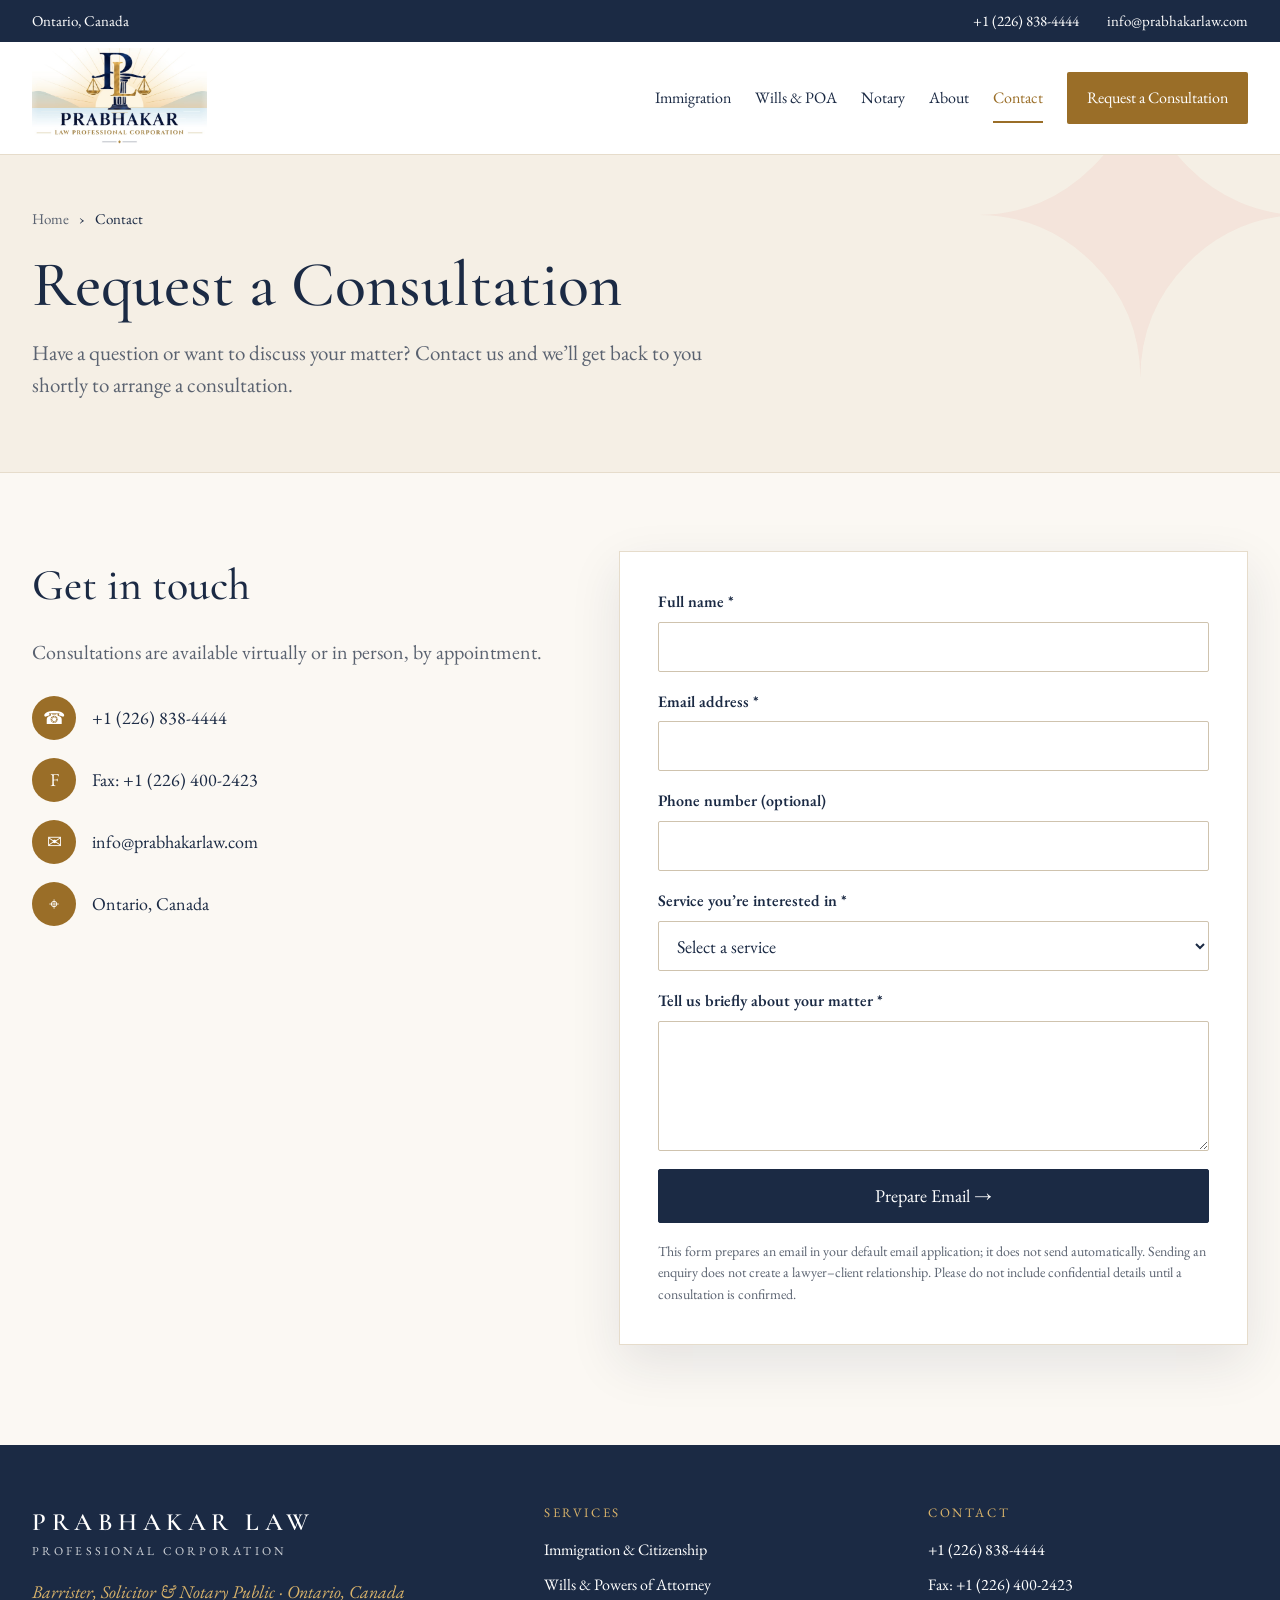
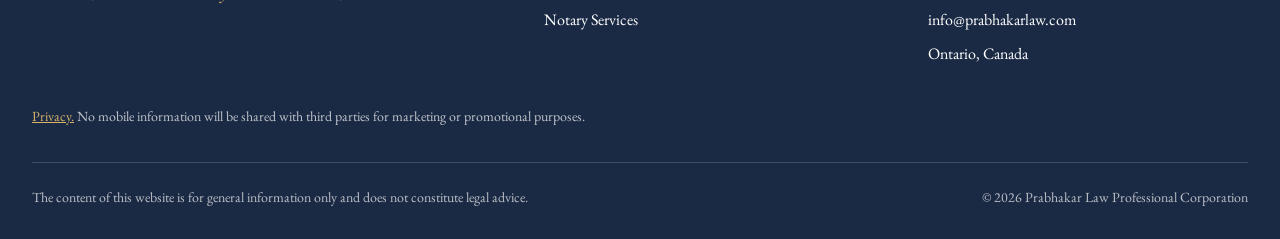
==== contact.html @ e700b3d9 "Replace coming soon page with full website" ====
<!doctype html>
<html lang="en">
  <head>
    <meta charset="utf-8" /><meta name="viewport" content="width=device-width, initial-scale=1" />
    <meta name="description" content="Contact Prabhakar Law Professional Corporation to request a consultation." />
    <title>Contact | Prabhakar Law Professional Corporation</title>
    <link rel="icon" href="assets/images/favicon.svg" type="image/svg+xml" />
    <link rel="preconnect" href="https://fonts.googleapis.com" /><link rel="preconnect" href="https://fonts.gstatic.com" crossorigin />
    <link href="https://fonts.googleapis.com/css2?family=Cormorant+Garamond:ital,wght@0,500;0,600;1,500&family=EB+Garamond:ital,wght@0,400;0,500;0,600;1,400&display=swap" rel="stylesheet" /><link rel="stylesheet" href="assets/css/styles.css" />
  </head>
  <body>
    <a class="skip-link" href="#main">Skip to main content</a>
    <div class="topbar"><div class="container topbar__inner"><span>Ontario, Canada</span><div class="topbar__group"><a href="tel:+12268384444">+1 (226) 838-4444</a><a href="mailto:info@prabhakarlaw.com">info@prabhakarlaw.com</a></div></div></div>
    <header class="site-header"><div class="container site-header__inner"><a class="brand" href="index.html"><img src="assets/images/logo.jpg" alt="Prabhakar Law Professional Corporation" /></a><button class="nav-toggle" type="button" aria-label="Toggle navigation" aria-expanded="false" data-nav-toggle><span></span></button><nav class="site-nav" aria-label="Primary" data-site-nav><a href="index.html#immigration">Immigration</a><a href="index.html#wills">Wills &amp; POA</a><a href="index.html#notary">Notary</a><a href="about.html">About</a><a href="contact.html" aria-current="page">Contact</a><a class="button button--gold" href="contact.html">Request a Consultation</a></nav></div></header>
    <main id="main">
      <section class="page-hero"><div class="container page-hero__inner"><nav class="breadcrumb" aria-label="Breadcrumb"><a href="index.html">Home</a><span aria-hidden="true">›</span><span aria-current="page">Contact</span></nav><h1>Request a Consultation</h1><p>Have a question or want to discuss your matter? Contact us and we’ll get back to you shortly to arrange a consultation.</p></div></section>
      <section class="contact"><div class="container contact__grid"><div><h2>Get in touch</h2><p class="contact__intro">Consultations are available virtually or in person, by appointment.</p><div class="contact-list"><a class="contact-item" href="tel:+12268384444"><span class="contact-item__icon" aria-hidden="true">☎</span><span>+1 (226) 838-4444</span></a><div class="contact-item"><span class="contact-item__icon" aria-hidden="true">F</span><span>Fax: +1 (226) 400-2423</span></div><a class="contact-item" href="mailto:info@prabhakarlaw.com"><span class="contact-item__icon" aria-hidden="true">✉</span><span>info@prabhakarlaw.com</span></a><div class="contact-item"><span class="contact-item__icon" aria-hidden="true">⌖</span><span>Ontario, Canada</span></div></div></div>
        <form class="contact-form" data-contact-form><div class="field"><label for="name">Full name *</label><input id="name" name="name" type="text" autocomplete="name" required /></div><div class="field"><label for="email">Email address *</label><input id="email" name="email" type="email" autocomplete="email" required /></div><div class="field"><label for="phone">Phone number (optional)</label><input id="phone" name="phone" type="tel" autocomplete="tel" /></div><div class="field"><label for="service">Service you’re interested in *</label><select id="service" name="service" required><option value="">Select a service</option><option>Immigration &amp; Citizenship</option><option>Wills &amp; Powers of Attorney</option><option>Notary Services</option><option>Something else</option></select></div><div class="field"><label for="message">Tell us briefly about your matter *</label><textarea id="message" name="message" required></textarea></div><button class="button" type="submit">Prepare Email →</button><p class="form-status" role="status" data-form-status></p><p class="form-note">This form prepares an email in your default email application; it does not send automatically. Sending an enquiry does not create a lawyer–client relationship. Please do not include confidential details until a consultation is confirmed.</p></form>
      </div></section>
    </main>
    <footer class="site-footer"><div class="container footer-main"><div class="footer-grid"><div><div class="footer-brand">PRABHAKAR LAW</div><div class="footer-subbrand">PROFESSIONAL CORPORATION</div><p class="footer-tagline">Barrister, Solicitor &amp; Notary Public · Ontario, Canada</p></div><div><span class="footer-heading">Services</span><div class="footer-links"><a href="index.html#immigration">Immigration &amp; Citizenship</a><a href="index.html#wills">Wills &amp; Powers of Attorney</a><a href="index.html#notary">Notary Services</a></div></div><div><span class="footer-heading">Contact</span><div class="footer-links"><a href="tel:+12268384444">+1 (226) 838-4444</a><span>Fax: +1 (226) 400-2423</span><a href="mailto:info@prabhakarlaw.com">info@prabhakarlaw.com</a><span>Ontario, Canada</span></div></div></div><p class="footer-privacy"><a href="privacy.html">Privacy.</a> No mobile information will be shared with third parties for marketing or promotional purposes.</p></div><div class="container footer-bottom"><span>The content of this website is for general information only and does not constitute legal advice.</span><span>© <span data-year></span> Prabhakar Law Professional Corporation</span></div></footer>
    <script src="assets/js/main.js"></script>
  </body>
</html>
---- assets/css/styles.css ----
:root {
  --navy: #1b2a44;
  --navy-2: #111d31;
  --gold: #9a6e28;
  --gold-light: #d9b36a;
  --cream: #fbf8f3;
  --cream-2: #f5efe5;
  --paper: #ffffff;
  --line: #e6dccb;
  --text: #1b2a44;
  --muted: #5a6270;
  --red: #d03632;
  --shadow: 0 18px 48px rgba(27, 42, 68, 0.10);
  --container: 1240px;
}

* { box-sizing: border-box; }
html { scroll-behavior: smooth; }
body {
  margin: 0;
  background: var(--cream);
  color: var(--text);
  font-family: "EB Garamond", Georgia, serif;
  font-size: 18px;
  line-height: 1.55;
  -webkit-font-smoothing: antialiased;
}
body.nav-open { overflow: hidden; }
img { display: block; max-width: 100%; }
a { color: inherit; }
button, input, select, textarea { font: inherit; }
.container { width: min(calc(100% - 64px), var(--container)); margin-inline: auto; }
.skip-link { position: fixed; left: 16px; top: -80px; z-index: 1000; padding: 10px 14px; background: #fff; color: var(--navy); }
.skip-link:focus { top: 16px; }

.topbar { background: var(--navy); color: #fff; font-size: 15px; }
.topbar__inner { min-height: 42px; display: flex; align-items: center; justify-content: space-between; gap: 16px 28px; }
.topbar__group { display: flex; flex-wrap: wrap; gap: 8px 28px; }
.topbar a { color: #fff; text-decoration: none; }
.topbar a:hover { color: var(--gold-light); }

.site-header { position: relative; z-index: 50; background: rgba(255,255,255,.98); border-bottom: 1px solid var(--line); }
.site-header__inner { min-height: 112px; display: flex; align-items: center; justify-content: space-between; gap: 26px; }
.brand { flex: 0 1 270px; text-decoration: none; }
.brand img { width: 270px; max-height: 100px; object-fit: contain; object-position: left center; }
.nav-toggle { display: none; width: 46px; height: 46px; border: 1px solid var(--line); background: #fff; color: var(--navy); cursor: pointer; }
.nav-toggle span, .nav-toggle::before, .nav-toggle::after { content: ""; display: block; width: 22px; height: 2px; margin: 5px auto; background: currentColor; transition: .2s ease; }
.nav-toggle[aria-expanded="true"] span { opacity: 0; }
.nav-toggle[aria-expanded="true"]::before { transform: translateY(7px) rotate(45deg); }
.nav-toggle[aria-expanded="true"]::after { transform: translateY(-7px) rotate(-45deg); }
.site-nav { display: flex; align-items: center; gap: 8px 24px; }
.site-nav a { padding: 13px 0 10px; text-decoration: none; font-size: 16px; border-bottom: 2px solid transparent; }
.site-nav a:hover, .site-nav a[aria-current="page"] { color: var(--gold); border-color: var(--gold); }
.site-nav .button { padding: 13px 20px; border: 0; color: #fff; }
.site-nav .button:hover { color: #fff; border: 0; }

.button { min-height: 52px; display: inline-flex; align-items: center; justify-content: center; gap: 10px; padding: 12px 26px; border: 1px solid var(--navy); border-radius: 2px; background: var(--navy); color: #fff; text-decoration: none; cursor: pointer; transition: transform .2s ease, background .2s ease; }
.button:hover { transform: translateY(-2px); background: var(--navy-2); }
.button--gold { border-color: var(--gold); background: var(--gold); }
.button--outline { background: transparent; color: var(--navy); }
.button--outline:hover { background: var(--navy); color: #fff; }
.eyebrow { margin: 0; font-size: 13px; font-weight: 600; letter-spacing: .22em; text-transform: uppercase; }
.section-title { margin: 0; font-family: "Cormorant Garamond", Georgia, serif; font-size: clamp(38px, 4vw, 54px); font-weight: 500; line-height: 1.05; }
.section-heading { display: grid; justify-items: center; gap: 12px; text-align: center; margin-bottom: 48px; }
.ornament { display: flex; align-items: center; gap: 12px; color: var(--red); }
.ornament::before, .ornament::after { content: ""; width: 48px; height: 1px; background: var(--gold); }

.hero { background: var(--cream-2); border-bottom: 1px solid var(--line); }
.hero__inner { display: grid; grid-template-columns: 1.08fr .92fr; min-height: 620px; }
.hero__content { align-self: center; padding: 82px 68px 88px 0; }
.hero h1 { max-width: 720px; margin: 22px 0; font-family: "Cormorant Garamond", Georgia, serif; font-size: clamp(50px, 5.2vw, 76px); font-weight: 500; line-height: 1.02; }
.hero__lead { max-width: 610px; margin: 0; color: var(--muted); font-size: 21px; line-height: 1.6; }
.hero__actions { display: flex; flex-wrap: wrap; gap: 14px 18px; margin-top: 34px; }
.hero__media { min-height: 620px; }
.hero__media img { width: 100%; height: 100%; object-fit: cover; object-position: 50% 25%; }

.services { padding: 92px 0 100px; }
.cards { display: grid; grid-template-columns: repeat(3, 1fr); gap: 24px; }
.service-card { display: flex; flex-direction: column; align-items: center; min-width: 0; padding: 38px 30px 30px; background: var(--paper); border: 1px solid var(--line); text-align: center; transition: transform .2s ease, box-shadow .2s ease; }
.service-card:hover { transform: translateY(-4px); box-shadow: var(--shadow); }
.service-icon { width: 54px; height: 54px; display: grid; place-items: center; color: var(--gold); font-family: "Cormorant Garamond", serif; font-size: 32px; border: 1px solid var(--gold); border-radius: 50%; }
.service-card h3 { margin: 18px 0 8px; font-family: "Cormorant Garamond", Georgia, serif; font-size: 29px; line-height: 1.15; }
.service-card > p { min-height: 84px; margin: 0; color: var(--muted); }
.check-list { width: 100%; margin: 18px 0 24px; padding: 18px 0 0; border-top: 1px solid var(--line); list-style: none; text-align: left; }
.check-list li { position: relative; padding: 5px 0 5px 26px; }
.check-list li::before { content: "✓"; position: absolute; left: 0; color: var(--gold); font-weight: 700; }
.text-link { margin-top: auto; color: var(--gold); font-weight: 600; text-decoration: none; }
.text-link:hover { text-decoration: underline; }

.process { padding: 70px 0; background: var(--navy); color: #fff; }
.process__inner { display: grid; grid-template-columns: .85fr 1.65fr; align-items: center; gap: 64px; }
.process h2 { margin: 0 0 14px; font-family: "Cormorant Garamond", Georgia, serif; font-size: 46px; font-weight: 500; line-height: 1.05; }
.process p { margin: 0; color: rgba(255,255,255,.78); }
.steps { display: grid; grid-template-columns: repeat(3, 1fr); gap: 28px; }
.step { position: relative; text-align: center; }
.step__number { width: 48px; height: 48px; display: grid; place-items: center; margin: 0 auto 12px; border: 1px solid var(--gold-light); border-radius: 50%; color: var(--gold-light); font-size: 22px; }
.step h3 { margin: 0 0 6px; font-family: "Cormorant Garamond", serif; font-size: 25px; }
.step p { font-size: 16px; }

.profile { position: relative; overflow: hidden; padding: 98px 0; }
.profile::after { content: "✦"; position: absolute; right: -40px; bottom: -170px; color: rgba(208,54,50,.045); font-size: 520px; line-height: 1; }
.profile__inner { position: relative; z-index: 1; display: grid; grid-template-columns: minmax(300px, 440px) 1fr; align-items: center; gap: 74px; }
.profile__photo { aspect-ratio: 4/5; width: 100%; object-fit: cover; object-position: 58% 25%; }
.profile__content { max-width: 620px; }
.profile__content h2 { margin: 12px 0 2px; }
.profile__role { color: var(--muted); font-size: 21px; font-style: italic; }
.profile__content p { color: var(--muted); font-size: 19px; }

.page-hero { position: relative; overflow: hidden; padding: 52px 0 70px; background: var(--cream-2); border-bottom: 1px solid var(--line); }
.page-hero::after { content: "✦"; position: absolute; right: -40px; top: -150px; color: rgba(208,54,50,.06); font-size: 430px; line-height: 1; }
.page-hero__inner { position: relative; z-index: 1; }
.breadcrumb { display: flex; gap: 10px; margin-bottom: 22px; font-size: 15px; }
.breadcrumb a { color: var(--muted); text-decoration: none; }
.page-hero h1 { margin: 0; font-family: "Cormorant Garamond", Georgia, serif; font-size: clamp(48px, 5vw, 66px); font-weight: 500; line-height: 1.04; }
.page-hero p { max-width: 720px; margin: 18px 0 0; color: var(--muted); font-size: 21px; }

.about-bio { padding: 88px 0; }
.about-bio__inner { display: grid; grid-template-columns: minmax(300px, 440px) 1fr; align-items: center; gap: 72px; }
.about-bio img { aspect-ratio: 4/5; width: 100%; object-fit: cover; object-position: 58% 25%; }
.about-bio__copy h2 { margin: 0; }
.about-bio__copy p { color: var(--muted); font-size: 19px; }
.gold-rule { width: 50px; height: 1px; margin: 20px 0; background: var(--gold); }
.values { padding: 76px 0 84px; background: #fff; border-block: 1px solid var(--line); }
.value-grid { display: grid; grid-template-columns: repeat(3,1fr); gap: 24px; }
.value-card { padding: 32px 28px; background: var(--cream); border: 1px solid var(--line); }
.value-card span { color: var(--gold); font-size: 22px; }
.value-card h3 { margin: 8px 0; font-family: "Cormorant Garamond", serif; font-size: 28px; }
.value-card p { margin: 0; color: var(--muted); }
.cta { padding: 72px 0 88px; }
.cta__inner { display: flex; align-items: center; justify-content: space-between; gap: 30px 48px; }
.cta h2 { margin: 0 0 6px; font-family: "Cormorant Garamond", serif; font-size: 40px; font-weight: 500; }
.cta p { margin: 0; color: var(--muted); }

.contact { padding: 78px 0 100px; }
.contact__grid { display: grid; grid-template-columns: .9fr 1.1fr; align-items: start; gap: 72px; }
.contact h2 { margin: 0 0 18px; font-family: "Cormorant Garamond", serif; font-size: 44px; font-weight: 500; }
.contact__intro { margin: 0 0 28px; color: var(--muted); font-size: 20px; }
.contact-list { display: grid; gap: 18px; }
.contact-item { display: flex; align-items: center; gap: 16px; text-decoration: none; }
.contact-item__icon { width: 44px; height: 44px; flex: 0 0 44px; display: grid; place-items: center; border-radius: 50%; background: var(--gold); color: #fff; }
.contact-form { display: grid; gap: 18px; padding: 38px; background: #fff; border: 1px solid var(--line); box-shadow: var(--shadow); }
.field { display: grid; gap: 7px; }
.field label { font-size: 16px; font-weight: 600; }
.field input, .field select, .field textarea { width: 100%; border: 1px solid #cfc3ae; border-radius: 2px; background: #fff; color: var(--navy); padding: 12px 14px; outline: none; }
.field input, .field select { height: 50px; }
.field textarea { min-height: 130px; resize: vertical; }
.field input:focus, .field select:focus, .field textarea:focus { border-color: var(--gold); box-shadow: 0 0 0 3px rgba(154,110,40,.13); }
.form-note, .form-status { margin: 0; color: var(--muted); font-size: 14px; }
.form-status { display: none; padding: 12px 14px; background: var(--cream-2); border-left: 3px solid var(--gold); }
.form-status.is-visible { display: block; }

.privacy { padding: 76px 0 100px; }
.privacy__content { max-width: 800px; }
.privacy section + section { margin-top: 42px; padding-top: 42px; border-top: 1px solid var(--line); }
.privacy h2 { margin: 0 0 12px; font-family: "Cormorant Garamond", serif; font-size: 34px; font-weight: 500; }
.privacy p { margin: 0; color: var(--muted); font-size: 19px; }

.site-footer { background: var(--navy); color: #fff; }
.footer-main { padding: 58px 0 34px; }
.footer-grid { display: grid; grid-template-columns: 1.4fr 1fr 1fr; gap: 44px 64px; }
.footer-brand { font-family: "Cormorant Garamond", serif; font-size: 25px; font-weight: 600; letter-spacing: .22em; }
.footer-subbrand { font-size: 12px; letter-spacing: .26em; color: rgba(255,255,255,.78); }
.footer-tagline { color: var(--gold-light); font-style: italic; }
.footer-heading { display: block; margin-bottom: 10px; color: var(--gold-light); font-size: 13px; letter-spacing: .2em; text-transform: uppercase; }
.footer-links { display: grid; }
.footer-links a, .footer-links span { padding: 5px 0; color: #fff; text-decoration: none; font-size: 16px; }
.footer-links a:hover { color: var(--gold-light); }
.footer-privacy { margin: 34px 0 0; color: rgba(255,255,255,.72); font-size: 14px; }
.footer-privacy a { color: var(--gold-light); }
.footer-bottom { display: flex; justify-content: space-between; gap: 18px 30px; padding: 24px 0 30px; border-top: 1px solid rgba(255,255,255,.16); color: rgba(255,255,255,.7); font-size: 14px; }

@media (max-width: 1000px) {
  .nav-toggle { display: block; }
  .site-header__inner { min-height: 96px; }
  .brand img { width: 230px; max-height: 82px; }
  .site-nav { position: fixed; inset: 138px 0 auto; display: none; align-items: stretch; padding: 24px 32px 34px; background: #fff; border-bottom: 1px solid var(--line); box-shadow: 0 20px 40px rgba(27,42,68,.14); }
  .site-nav.is-open { display: grid; }
  .site-nav a { padding: 12px 0; }
  .site-nav .button { margin-top: 8px; }
  .hero__inner { grid-template-columns: 1fr; }
  .hero__content { padding: 72px 0; }
  .hero__media { min-height: 540px; }
  .cards { grid-template-columns: 1fr; }
  .service-card > p { min-height: 0; }
  .process__inner { grid-template-columns: 1fr; text-align: center; }
  .about-bio__inner, .profile__inner, .contact__grid { grid-template-columns: 1fr; }
  .about-bio img, .profile__photo { max-width: 520px; }
}

@media (max-width: 720px) {
  .container { width: min(calc(100% - 36px), var(--container)); }
  .topbar__inner { align-items: flex-start; flex-direction: column; padding: 9px 0; gap: 4px; }
  .topbar__group { gap: 4px 18px; }
  .site-header__inner { min-height: 82px; }
  .brand img { width: 205px; max-height: 70px; }
  .site-nav { inset: 132px 0 auto; padding-inline: 18px; }
  .hero__content { padding: 58px 0 64px; }
  .hero h1 { font-size: 50px; }
  .hero__media { min-height: 430px; }
  .services { padding: 70px 0; }
  .service-card { padding-inline: 22px; }
  .steps { grid-template-columns: 1fr; gap: 34px; }
  .profile, .about-bio { padding: 72px 0; }
  .profile__inner, .about-bio__inner { gap: 38px; }
  .value-grid { grid-template-columns: 1fr; }
  .cta__inner { align-items: flex-start; flex-direction: column; }
  .contact { padding: 62px 0 78px; }
  .contact__grid { gap: 48px; }
  .contact-form { padding: 24px 20px; }
  .footer-grid { grid-template-columns: 1fr; }
  .footer-bottom { flex-direction: column; }
}

@media (prefers-reduced-motion: reduce) {
  html { scroll-behavior: auto; }
  *, *::before, *::after { transition-duration: .01ms !important; animation-duration: .01ms !important; }
}
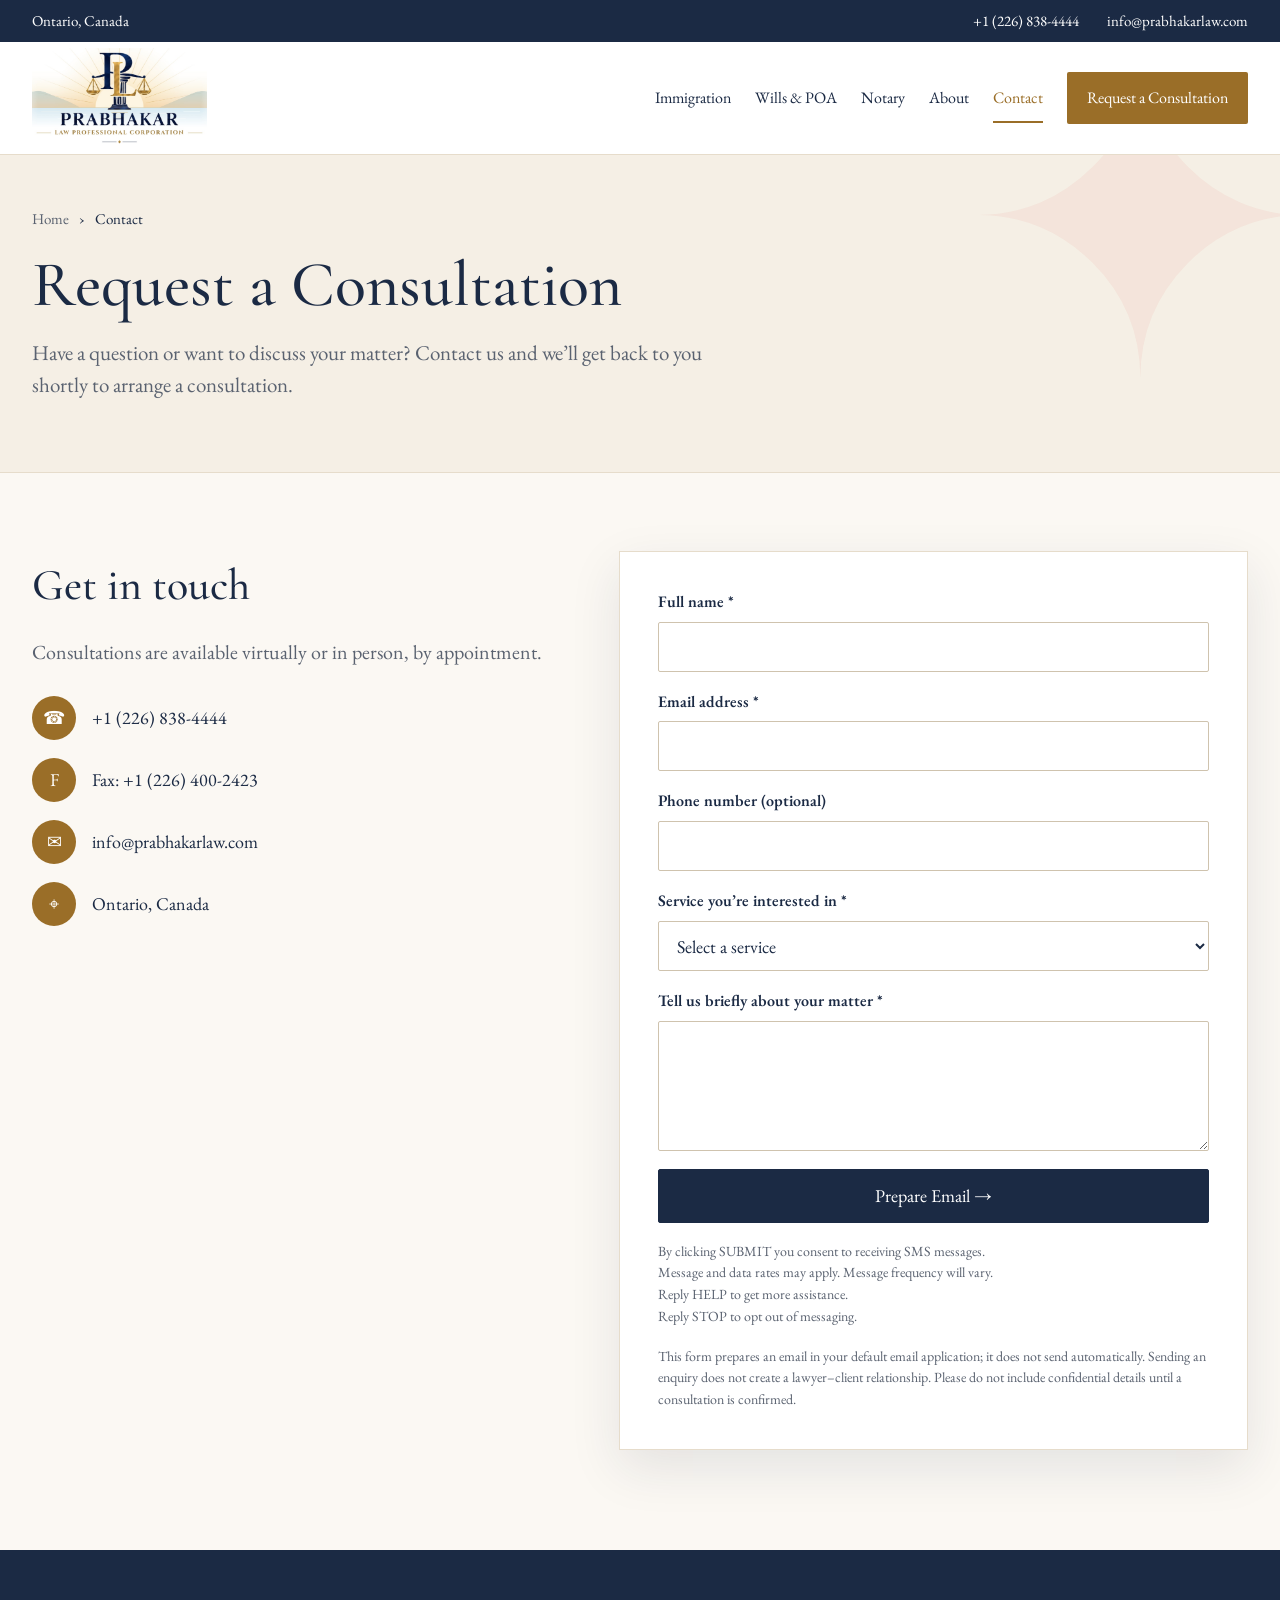
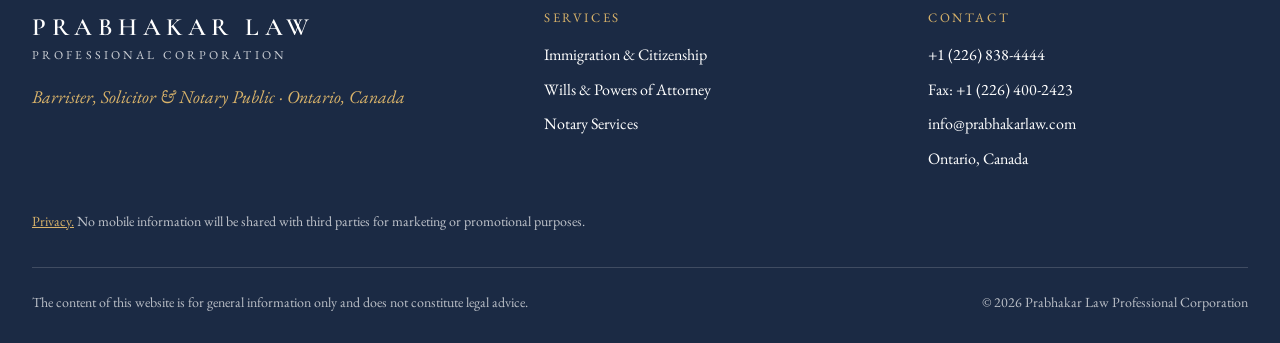
==== commit c2c59cf2: "Contact Form added" ====
--- a/contact.html
+++ b/contact.html
@@ -1,24 +1,202 @@
 <!doctype html>
 <html lang="en">
   <head>
-    <meta charset="utf-8" /><meta name="viewport" content="width=device-width, initial-scale=1" />
-    <meta name="description" content="Contact Prabhakar Law Professional Corporation to request a consultation." />
+    <meta charset="utf-8" />
+    <meta name="viewport" content="width=device-width, initial-scale=1" />
+    <meta
+      name="description"
+      content="Contact Prabhakar Law Professional Corporation to request a consultation."
+    />
     <title>Contact | Prabhakar Law Professional Corporation</title>
     <link rel="icon" href="assets/images/favicon.svg" type="image/svg+xml" />
-    <link rel="preconnect" href="https://fonts.googleapis.com" /><link rel="preconnect" href="https://fonts.gstatic.com" crossorigin />
-    <link href="https://fonts.googleapis.com/css2?family=Cormorant+Garamond:ital,wght@0,500;0,600;1,500&family=EB+Garamond:ital,wght@0,400;0,500;0,600;1,400&display=swap" rel="stylesheet" /><link rel="stylesheet" href="assets/css/styles.css" />
+    <link rel="preconnect" href="https://fonts.googleapis.com" />
+    <link rel="preconnect" href="https://fonts.gstatic.com" crossorigin />
+    <link
+      href="https://fonts.googleapis.com/css2?family=Cormorant+Garamond:ital,wght@0,500;0,600;1,500&family=EB+Garamond:ital,wght@0,400;0,500;0,600;1,400&display=swap"
+      rel="stylesheet"
+    />
+    <link rel="stylesheet" href="assets/css/styles.css" />
   </head>
   <body>
     <a class="skip-link" href="#main">Skip to main content</a>
-    <div class="topbar"><div class="container topbar__inner"><span>Ontario, Canada</span><div class="topbar__group"><a href="tel:+12268384444">+1 (226) 838-4444</a><a href="mailto:info@prabhakarlaw.com">info@prabhakarlaw.com</a></div></div></div>
-    <header class="site-header"><div class="container site-header__inner"><a class="brand" href="index.html"><img src="assets/images/logo.jpg" alt="Prabhakar Law Professional Corporation" /></a><button class="nav-toggle" type="button" aria-label="Toggle navigation" aria-expanded="false" data-nav-toggle><span></span></button><nav class="site-nav" aria-label="Primary" data-site-nav><a href="index.html#immigration">Immigration</a><a href="index.html#wills">Wills &amp; POA</a><a href="index.html#notary">Notary</a><a href="about.html">About</a><a href="contact.html" aria-current="page">Contact</a><a class="button button--gold" href="contact.html">Request a Consultation</a></nav></div></header>
+    <div class="topbar">
+      <div class="container topbar__inner">
+        <span>Ontario, Canada</span>
+        <div class="topbar__group">
+          <a href="tel:+12268384444">+1 (226) 838-4444</a
+          ><a href="mailto:info@prabhakarlaw.com">info@prabhakarlaw.com</a>
+        </div>
+      </div>
+    </div>
+    <header class="site-header">
+      <div class="container site-header__inner">
+        <a class="brand" href="index.html"
+          ><img
+            src="assets/images/logo.jpg"
+            alt="Prabhakar Law Professional Corporation" /></a
+        ><button
+          class="nav-toggle"
+          type="button"
+          aria-label="Toggle navigation"
+          aria-expanded="false"
+          data-nav-toggle
+        >
+          <span></span>
+        </button>
+        <nav class="site-nav" aria-label="Primary" data-site-nav>
+          <a href="index.html#immigration">Immigration</a
+          ><a href="index.html#wills">Wills &amp; POA</a
+          ><a href="index.html#notary">Notary</a><a href="about.html">About</a
+          ><a href="contact.html" aria-current="page">Contact</a
+          ><a class="button button--gold" href="contact.html"
+            >Request a Consultation</a
+          >
+        </nav>
+      </div>
+    </header>
     <main id="main">
-      <section class="page-hero"><div class="container page-hero__inner"><nav class="breadcrumb" aria-label="Breadcrumb"><a href="index.html">Home</a><span aria-hidden="true">›</span><span aria-current="page">Contact</span></nav><h1>Request a Consultation</h1><p>Have a question or want to discuss your matter? Contact us and we’ll get back to you shortly to arrange a consultation.</p></div></section>
-      <section class="contact"><div class="container contact__grid"><div><h2>Get in touch</h2><p class="contact__intro">Consultations are available virtually or in person, by appointment.</p><div class="contact-list"><a class="contact-item" href="tel:+12268384444"><span class="contact-item__icon" aria-hidden="true">☎</span><span>+1 (226) 838-4444</span></a><div class="contact-item"><span class="contact-item__icon" aria-hidden="true">F</span><span>Fax: +1 (226) 400-2423</span></div><a class="contact-item" href="mailto:info@prabhakarlaw.com"><span class="contact-item__icon" aria-hidden="true">✉</span><span>info@prabhakarlaw.com</span></a><div class="contact-item"><span class="contact-item__icon" aria-hidden="true">⌖</span><span>Ontario, Canada</span></div></div></div>
-        <form class="contact-form" data-contact-form><div class="field"><label for="name">Full name *</label><input id="name" name="name" type="text" autocomplete="name" required /></div><div class="field"><label for="email">Email address *</label><input id="email" name="email" type="email" autocomplete="email" required /></div><div class="field"><label for="phone">Phone number (optional)</label><input id="phone" name="phone" type="tel" autocomplete="tel" /></div><div class="field"><label for="service">Service you’re interested in *</label><select id="service" name="service" required><option value="">Select a service</option><option>Immigration &amp; Citizenship</option><option>Wills &amp; Powers of Attorney</option><option>Notary Services</option><option>Something else</option></select></div><div class="field"><label for="message">Tell us briefly about your matter *</label><textarea id="message" name="message" required></textarea></div><button class="button" type="submit">Prepare Email →</button><p class="form-status" role="status" data-form-status></p><p class="form-note">This form prepares an email in your default email application; it does not send automatically. Sending an enquiry does not create a lawyer–client relationship. Please do not include confidential details until a consultation is confirmed.</p></form>
-      </div></section>
+      <section class="page-hero">
+        <div class="container page-hero__inner">
+          <nav class="breadcrumb" aria-label="Breadcrumb">
+            <a href="index.html">Home</a><span aria-hidden="true">›</span
+            ><span aria-current="page">Contact</span>
+          </nav>
+          <h1>Request a Consultation</h1>
+          <p>
+            Have a question or want to discuss your matter? Contact us and we’ll
+            get back to you shortly to arrange a consultation.
+          </p>
+        </div>
+      </section>
+      <section class="contact">
+        <div class="container contact__grid">
+          <div>
+            <h2>Get in touch</h2>
+            <p class="contact__intro">
+              Consultations are available virtually or in person, by
+              appointment.
+            </p>
+            <div class="contact-list">
+              <a class="contact-item" href="tel:+12268384444"
+                ><span class="contact-item__icon" aria-hidden="true">☎</span
+                ><span>+1 (226) 838-4444</span></a
+              >
+              <div class="contact-item">
+                <span class="contact-item__icon" aria-hidden="true">F</span
+                ><span>Fax: +1 (226) 400-2423</span>
+              </div>
+              <a class="contact-item" href="mailto:info@prabhakarlaw.com"
+                ><span class="contact-item__icon" aria-hidden="true">✉</span
+                ><span>info@prabhakarlaw.com</span></a
+              >
+              <div class="contact-item">
+                <span class="contact-item__icon" aria-hidden="true">⌖</span
+                ><span>Ontario, Canada</span>
+              </div>
+            </div>
+          </div>
+          <form class="contact-form" data-contact-form>
+            <div class="field">
+              <label for="name">Full name *</label
+              ><input
+                id="name"
+                name="name"
+                type="text"
+                autocomplete="name"
+                required
+              />
+            </div>
+            <div class="field">
+              <label for="email">Email address *</label
+              ><input
+                id="email"
+                name="email"
+                type="email"
+                autocomplete="email"
+                required
+              />
+            </div>
+            <div class="field">
+              <label for="phone">Phone number (optional)</label
+              ><input id="phone" name="phone" type="tel" autocomplete="tel" />
+            </div>
+            <div class="field">
+              <label for="service">Service you’re interested in *</label
+              ><select id="service" name="service" required>
+                <option value="">Select a service</option>
+                <option>Immigration &amp; Citizenship</option>
+                <option>Wills &amp; Powers of Attorney</option>
+                <option>Notary Services</option>
+                <option>Something else</option>
+              </select>
+            </div>
+            <div class="field">
+              <label for="message">Tell us briefly about your matter *</label
+              ><textarea id="message" name="message" required></textarea>
+            </div>
+            <button class="button" type="submit">Prepare Email →</button>
+            <div class="form-consent">
+              <p>By clicking SUBMIT you consent to receiving SMS messages.</p>
+              <p>
+                Message and data rates may apply. Message frequency will vary.
+              </p>
+              <p>Reply HELP to get more assistance.</p>
+              <p>Reply STOP to opt out of messaging.</p>
+            </div>
+            <p class="form-status" role="status" data-form-status></p>
+            <p class="form-note">
+              This form prepares an email in your default email application; it
+              does not send automatically. Sending an enquiry does not create a
+              lawyer–client relationship. Please do not include confidential
+              details until a consultation is confirmed.
+            </p>
+          </form>
+        </div>
+      </section>
     </main>
-    <footer class="site-footer"><div class="container footer-main"><div class="footer-grid"><div><div class="footer-brand">PRABHAKAR LAW</div><div class="footer-subbrand">PROFESSIONAL CORPORATION</div><p class="footer-tagline">Barrister, Solicitor &amp; Notary Public · Ontario, Canada</p></div><div><span class="footer-heading">Services</span><div class="footer-links"><a href="index.html#immigration">Immigration &amp; Citizenship</a><a href="index.html#wills">Wills &amp; Powers of Attorney</a><a href="index.html#notary">Notary Services</a></div></div><div><span class="footer-heading">Contact</span><div class="footer-links"><a href="tel:+12268384444">+1 (226) 838-4444</a><span>Fax: +1 (226) 400-2423</span><a href="mailto:info@prabhakarlaw.com">info@prabhakarlaw.com</a><span>Ontario, Canada</span></div></div></div><p class="footer-privacy"><a href="privacy.html">Privacy.</a> No mobile information will be shared with third parties for marketing or promotional purposes.</p></div><div class="container footer-bottom"><span>The content of this website is for general information only and does not constitute legal advice.</span><span>© <span data-year></span> Prabhakar Law Professional Corporation</span></div></footer>
+    <footer class="site-footer">
+      <div class="container footer-main">
+        <div class="footer-grid">
+          <div>
+            <div class="footer-brand">PRABHAKAR LAW</div>
+            <div class="footer-subbrand">PROFESSIONAL CORPORATION</div>
+            <p class="footer-tagline">
+              Barrister, Solicitor &amp; Notary Public · Ontario, Canada
+            </p>
+          </div>
+          <div>
+            <span class="footer-heading">Services</span>
+            <div class="footer-links">
+              <a href="index.html#immigration">Immigration &amp; Citizenship</a
+              ><a href="index.html#wills">Wills &amp; Powers of Attorney</a
+              ><a href="index.html#notary">Notary Services</a>
+            </div>
+          </div>
+          <div>
+            <span class="footer-heading">Contact</span>
+            <div class="footer-links">
+              <a href="tel:+12268384444">+1 (226) 838-4444</a
+              ><span>Fax: +1 (226) 400-2423</span
+              ><a href="mailto:info@prabhakarlaw.com">info@prabhakarlaw.com</a
+              ><span>Ontario, Canada</span>
+            </div>
+          </div>
+        </div>
+        <p class="footer-privacy">
+          <a href="privacy.html">Privacy.</a> No mobile information will be
+          shared with third parties for marketing or promotional purposes.
+        </p>
+      </div>
+      <div class="container footer-bottom">
+        <span
+          >The content of this website is for general information only and does
+          not constitute legal advice.</span
+        ><span
+          >© <span data-year></span> Prabhakar Law Professional
+          Corporation</span
+        >
+      </div>
+    </footer>
     <script src="assets/js/main.js"></script>
   </body>
 </html>
--- a/assets/css/styles.css
+++ b/assets/css/styles.css
@@ -146,6 +146,8 @@
 .field textarea { min-height: 130px; resize: vertical; }
 .field input:focus, .field select:focus, .field textarea:focus { border-color: var(--gold); box-shadow: 0 0 0 3px rgba(154,110,40,.13); }
 .form-note, .form-status { margin: 0; color: var(--muted); font-size: 14px; }
+.form-consent { color: var(--muted); font-size: 14px; line-height: 1.55; }
+.form-consent p { margin: 0; }
 .form-status { display: none; padding: 12px 14px; background: var(--cream-2); border-left: 3px solid var(--gold); }
 .form-status.is-visible { display: block; }
 
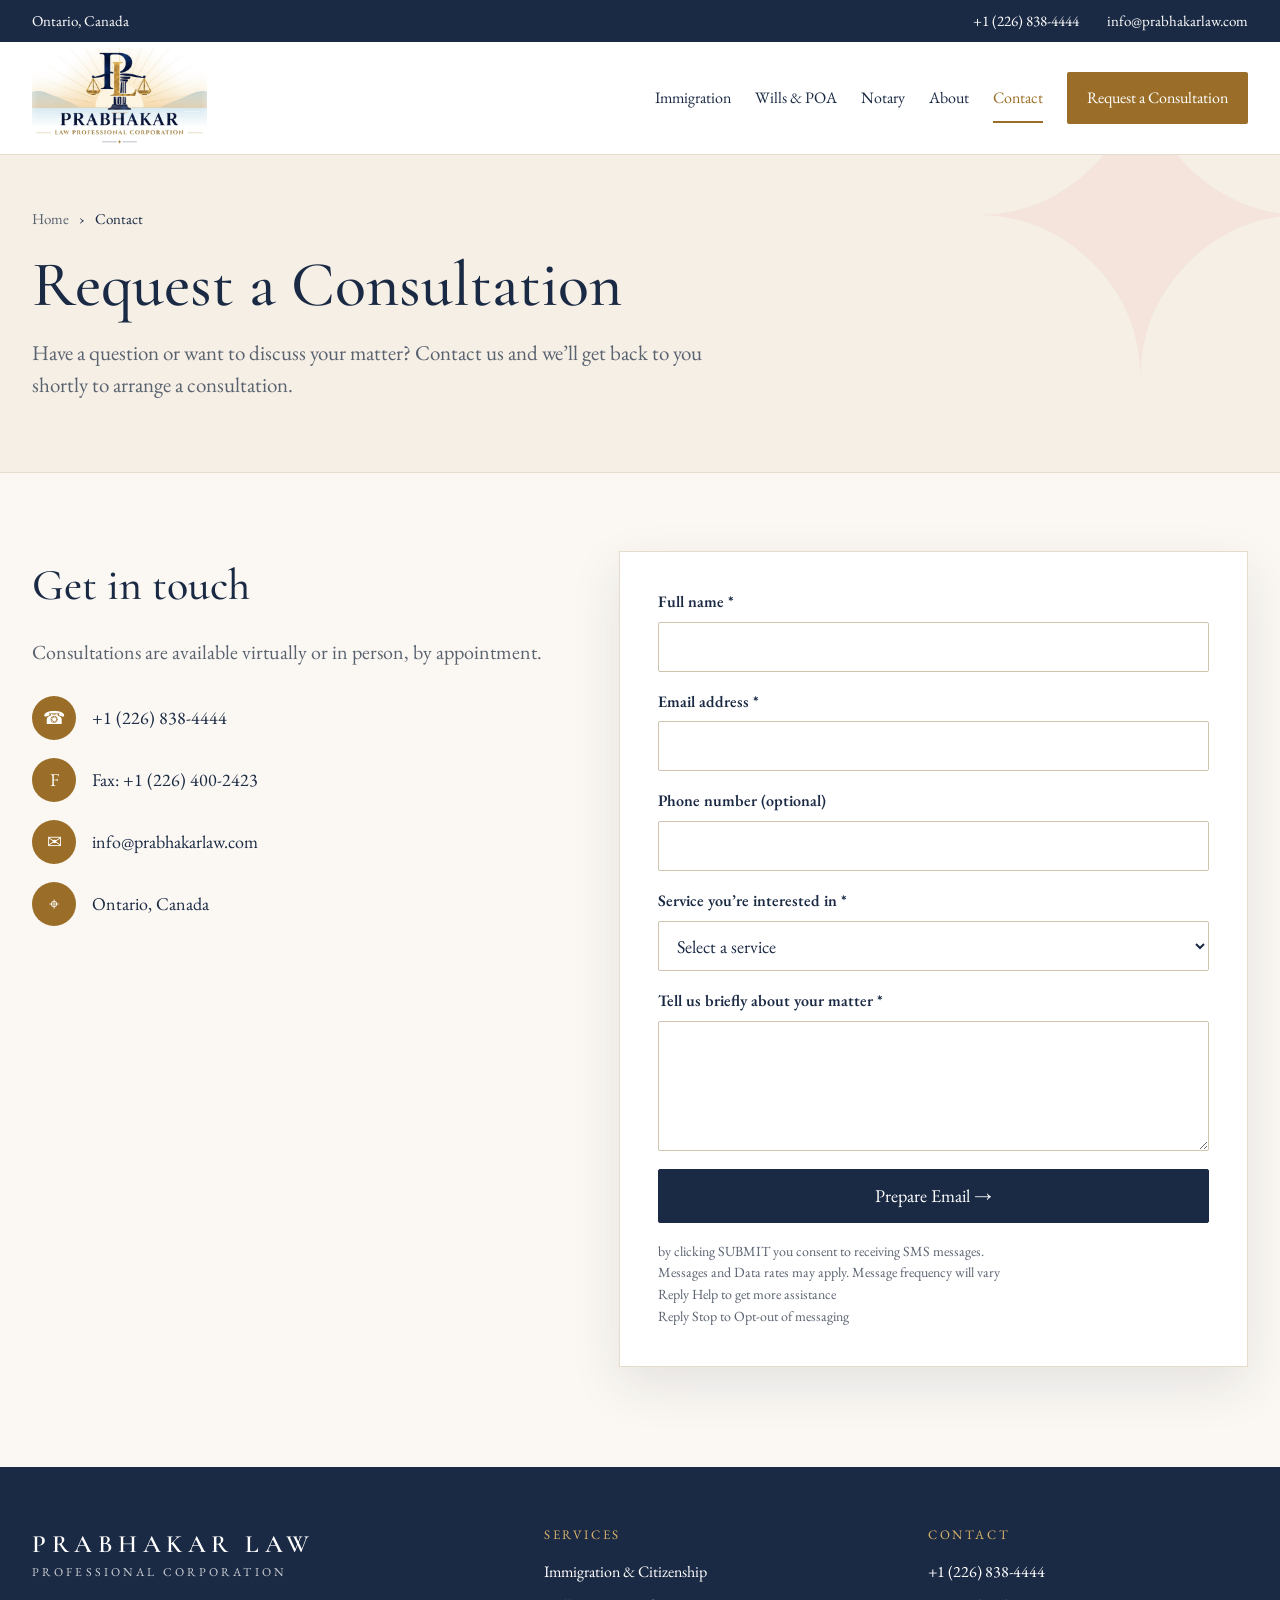
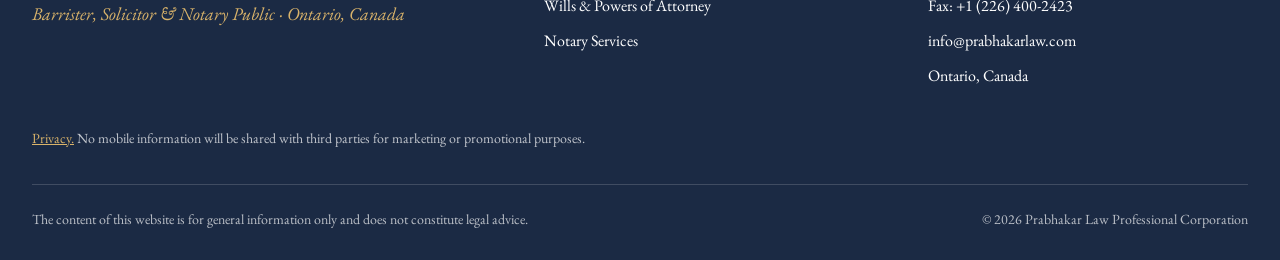
==== commit 47eb49b7: "Add required SMS and privacy disclosures" ====
--- a/contact.html
+++ b/contact.html
@@ -1,202 +1,24 @@
 <!doctype html>
 <html lang="en">
   <head>
-    <meta charset="utf-8" />
-    <meta name="viewport" content="width=device-width, initial-scale=1" />
-    <meta
-      name="description"
-      content="Contact Prabhakar Law Professional Corporation to request a consultation."
-    />
+    <meta charset="utf-8" /><meta name="viewport" content="width=device-width, initial-scale=1" />
+    <meta name="description" content="Contact Prabhakar Law Professional Corporation to request a consultation." />
     <title>Contact | Prabhakar Law Professional Corporation</title>
     <link rel="icon" href="assets/images/favicon.svg" type="image/svg+xml" />
-    <link rel="preconnect" href="https://fonts.googleapis.com" />
-    <link rel="preconnect" href="https://fonts.gstatic.com" crossorigin />
-    <link
-      href="https://fonts.googleapis.com/css2?family=Cormorant+Garamond:ital,wght@0,500;0,600;1,500&family=EB+Garamond:ital,wght@0,400;0,500;0,600;1,400&display=swap"
-      rel="stylesheet"
-    />
-    <link rel="stylesheet" href="assets/css/styles.css" />
+    <link rel="preconnect" href="https://fonts.googleapis.com" /><link rel="preconnect" href="https://fonts.gstatic.com" crossorigin />
+    <link href="https://fonts.googleapis.com/css2?family=Cormorant+Garamond:ital,wght@0,500;0,600;1,500&family=EB+Garamond:ital,wght@0,400;0,500;0,600;1,400&display=swap" rel="stylesheet" /><link rel="stylesheet" href="assets/css/styles.css" />
   </head>
   <body>
     <a class="skip-link" href="#main">Skip to main content</a>
-    <div class="topbar">
-      <div class="container topbar__inner">
-        <span>Ontario, Canada</span>
-        <div class="topbar__group">
-          <a href="tel:+12268384444">+1 (226) 838-4444</a
-          ><a href="mailto:info@prabhakarlaw.com">info@prabhakarlaw.com</a>
-        </div>
-      </div>
-    </div>
-    <header class="site-header">
-      <div class="container site-header__inner">
-        <a class="brand" href="index.html"
-          ><img
-            src="assets/images/logo.jpg"
-            alt="Prabhakar Law Professional Corporation" /></a
-        ><button
-          class="nav-toggle"
-          type="button"
-          aria-label="Toggle navigation"
-          aria-expanded="false"
-          data-nav-toggle
-        >
-          <span></span>
-        </button>
-        <nav class="site-nav" aria-label="Primary" data-site-nav>
-          <a href="index.html#immigration">Immigration</a
-          ><a href="index.html#wills">Wills &amp; POA</a
-          ><a href="index.html#notary">Notary</a><a href="about.html">About</a
-          ><a href="contact.html" aria-current="page">Contact</a
-          ><a class="button button--gold" href="contact.html"
-            >Request a Consultation</a
-          >
-        </nav>
-      </div>
-    </header>
+    <div class="topbar"><div class="container topbar__inner"><span>Ontario, Canada</span><div class="topbar__group"><a href="tel:+12268384444">+1 (226) 838-4444</a><a href="mailto:info@prabhakarlaw.com">info@prabhakarlaw.com</a></div></div></div>
+    <header class="site-header"><div class="container site-header__inner"><a class="brand" href="index.html"><img src="assets/images/logo.jpg" alt="Prabhakar Law Professional Corporation" /></a><button class="nav-toggle" type="button" aria-label="Toggle navigation" aria-expanded="false" data-nav-toggle><span></span></button><nav class="site-nav" aria-label="Primary" data-site-nav><a href="index.html#immigration">Immigration</a><a href="index.html#wills">Wills &amp; POA</a><a href="index.html#notary">Notary</a><a href="about.html">About</a><a href="contact.html" aria-current="page">Contact</a><a class="button button--gold" href="contact.html">Request a Consultation</a></nav></div></header>
     <main id="main">
-      <section class="page-hero">
-        <div class="container page-hero__inner">
-          <nav class="breadcrumb" aria-label="Breadcrumb">
-            <a href="index.html">Home</a><span aria-hidden="true">›</span
-            ><span aria-current="page">Contact</span>
-          </nav>
-          <h1>Request a Consultation</h1>
-          <p>
-            Have a question or want to discuss your matter? Contact us and we’ll
-            get back to you shortly to arrange a consultation.
-          </p>
-        </div>
-      </section>
-      <section class="contact">
-        <div class="container contact__grid">
-          <div>
-            <h2>Get in touch</h2>
-            <p class="contact__intro">
-              Consultations are available virtually or in person, by
-              appointment.
-            </p>
-            <div class="contact-list">
-              <a class="contact-item" href="tel:+12268384444"
-                ><span class="contact-item__icon" aria-hidden="true">☎</span
-                ><span>+1 (226) 838-4444</span></a
-              >
-              <div class="contact-item">
-                <span class="contact-item__icon" aria-hidden="true">F</span
-                ><span>Fax: +1 (226) 400-2423</span>
-              </div>
-              <a class="contact-item" href="mailto:info@prabhakarlaw.com"
-                ><span class="contact-item__icon" aria-hidden="true">✉</span
-                ><span>info@prabhakarlaw.com</span></a
-              >
-              <div class="contact-item">
-                <span class="contact-item__icon" aria-hidden="true">⌖</span
-                ><span>Ontario, Canada</span>
-              </div>
-            </div>
-          </div>
-          <form class="contact-form" data-contact-form>
-            <div class="field">
-              <label for="name">Full name *</label
-              ><input
-                id="name"
-                name="name"
-                type="text"
-                autocomplete="name"
-                required
-              />
-            </div>
-            <div class="field">
-              <label for="email">Email address *</label
-              ><input
-                id="email"
-                name="email"
-                type="email"
-                autocomplete="email"
-                required
-              />
-            </div>
-            <div class="field">
-              <label for="phone">Phone number (optional)</label
-              ><input id="phone" name="phone" type="tel" autocomplete="tel" />
-            </div>
-            <div class="field">
-              <label for="service">Service you’re interested in *</label
-              ><select id="service" name="service" required>
-                <option value="">Select a service</option>
-                <option>Immigration &amp; Citizenship</option>
-                <option>Wills &amp; Powers of Attorney</option>
-                <option>Notary Services</option>
-                <option>Something else</option>
-              </select>
-            </div>
-            <div class="field">
-              <label for="message">Tell us briefly about your matter *</label
-              ><textarea id="message" name="message" required></textarea>
-            </div>
-            <button class="button" type="submit">Prepare Email →</button>
-            <div class="form-consent">
-              <p>By clicking SUBMIT you consent to receiving SMS messages.</p>
-              <p>
-                Message and data rates may apply. Message frequency will vary.
-              </p>
-              <p>Reply HELP to get more assistance.</p>
-              <p>Reply STOP to opt out of messaging.</p>
-            </div>
-            <p class="form-status" role="status" data-form-status></p>
-            <p class="form-note">
-              This form prepares an email in your default email application; it
-              does not send automatically. Sending an enquiry does not create a
-              lawyer–client relationship. Please do not include confidential
-              details until a consultation is confirmed.
-            </p>
-          </form>
-        </div>
-      </section>
+      <section class="page-hero"><div class="container page-hero__inner"><nav class="breadcrumb" aria-label="Breadcrumb"><a href="index.html">Home</a><span aria-hidden="true">›</span><span aria-current="page">Contact</span></nav><h1>Request a Consultation</h1><p>Have a question or want to discuss your matter? Contact us and we’ll get back to you shortly to arrange a consultation.</p></div></section>
+      <section class="contact"><div class="container contact__grid"><div><h2>Get in touch</h2><p class="contact__intro">Consultations are available virtually or in person, by appointment.</p><div class="contact-list"><a class="contact-item" href="tel:+12268384444"><span class="contact-item__icon" aria-hidden="true">☎</span><span>+1 (226) 838-4444</span></a><div class="contact-item"><span class="contact-item__icon" aria-hidden="true">F</span><span>Fax: +1 (226) 400-2423</span></div><a class="contact-item" href="mailto:info@prabhakarlaw.com"><span class="contact-item__icon" aria-hidden="true">✉</span><span>info@prabhakarlaw.com</span></a><div class="contact-item"><span class="contact-item__icon" aria-hidden="true">⌖</span><span>Ontario, Canada</span></div></div></div>
+        <form class="contact-form" data-contact-form><div class="field"><label for="name">Full name *</label><input id="name" name="name" type="text" autocomplete="name" required /></div><div class="field"><label for="email">Email address *</label><input id="email" name="email" type="email" autocomplete="email" required /></div><div class="field"><label for="phone">Phone number (optional)</label><input id="phone" name="phone" type="tel" autocomplete="tel" /></div><div class="field"><label for="service">Service you’re interested in *</label><select id="service" name="service" required><option value="">Select a service</option><option>Immigration &amp; Citizenship</option><option>Wills &amp; Powers of Attorney</option><option>Notary Services</option><option>Something else</option></select></div><div class="field"><label for="message">Tell us briefly about your matter *</label><textarea id="message" name="message" required></textarea></div><button class="button" type="submit">Prepare Email →</button><div class="form-consent"><p>by clicking SUBMIT you consent to receiving SMS messages.</p><p>Messages and Data rates may apply. Message frequency will vary</p><p>Reply Help to get more assistance</p><p>Reply Stop to Opt-out of messaging</p></div><p class="form-status" role="status" data-form-status></p></form>
+      </div></section>
     </main>
-    <footer class="site-footer">
-      <div class="container footer-main">
-        <div class="footer-grid">
-          <div>
-            <div class="footer-brand">PRABHAKAR LAW</div>
-            <div class="footer-subbrand">PROFESSIONAL CORPORATION</div>
-            <p class="footer-tagline">
-              Barrister, Solicitor &amp; Notary Public · Ontario, Canada
-            </p>
-          </div>
-          <div>
-            <span class="footer-heading">Services</span>
-            <div class="footer-links">
-              <a href="index.html#immigration">Immigration &amp; Citizenship</a
-              ><a href="index.html#wills">Wills &amp; Powers of Attorney</a
-              ><a href="index.html#notary">Notary Services</a>
-            </div>
-          </div>
-          <div>
-            <span class="footer-heading">Contact</span>
-            <div class="footer-links">
-              <a href="tel:+12268384444">+1 (226) 838-4444</a
-              ><span>Fax: +1 (226) 400-2423</span
-              ><a href="mailto:info@prabhakarlaw.com">info@prabhakarlaw.com</a
-              ><span>Ontario, Canada</span>
-            </div>
-          </div>
-        </div>
-        <p class="footer-privacy">
-          <a href="privacy.html">Privacy.</a> No mobile information will be
-          shared with third parties for marketing or promotional purposes.
-        </p>
-      </div>
-      <div class="container footer-bottom">
-        <span
-          >The content of this website is for general information only and does
-          not constitute legal advice.</span
-        ><span
-          >© <span data-year></span> Prabhakar Law Professional
-          Corporation</span
-        >
-      </div>
-    </footer>
+    <footer class="site-footer"><div class="container footer-main"><div class="footer-grid"><div><div class="footer-brand">PRABHAKAR LAW</div><div class="footer-subbrand">PROFESSIONAL CORPORATION</div><p class="footer-tagline">Barrister, Solicitor &amp; Notary Public · Ontario, Canada</p></div><div><span class="footer-heading">Services</span><div class="footer-links"><a href="index.html#immigration">Immigration &amp; Citizenship</a><a href="index.html#wills">Wills &amp; Powers of Attorney</a><a href="index.html#notary">Notary Services</a></div></div><div><span class="footer-heading">Contact</span><div class="footer-links"><a href="tel:+12268384444">+1 (226) 838-4444</a><span>Fax: +1 (226) 400-2423</span><a href="mailto:info@prabhakarlaw.com">info@prabhakarlaw.com</a><span>Ontario, Canada</span></div></div></div><p class="footer-privacy"><a href="privacy.html">Privacy.</a> No mobile information will be shared with third parties for marketing or promotional purposes.</p></div><div class="container footer-bottom"><span>The content of this website is for general information only and does not constitute legal advice.</span><span>© <span data-year></span> Prabhakar Law Professional Corporation</span></div></footer>
     <script src="assets/js/main.js"></script>
   </body>
 </html>
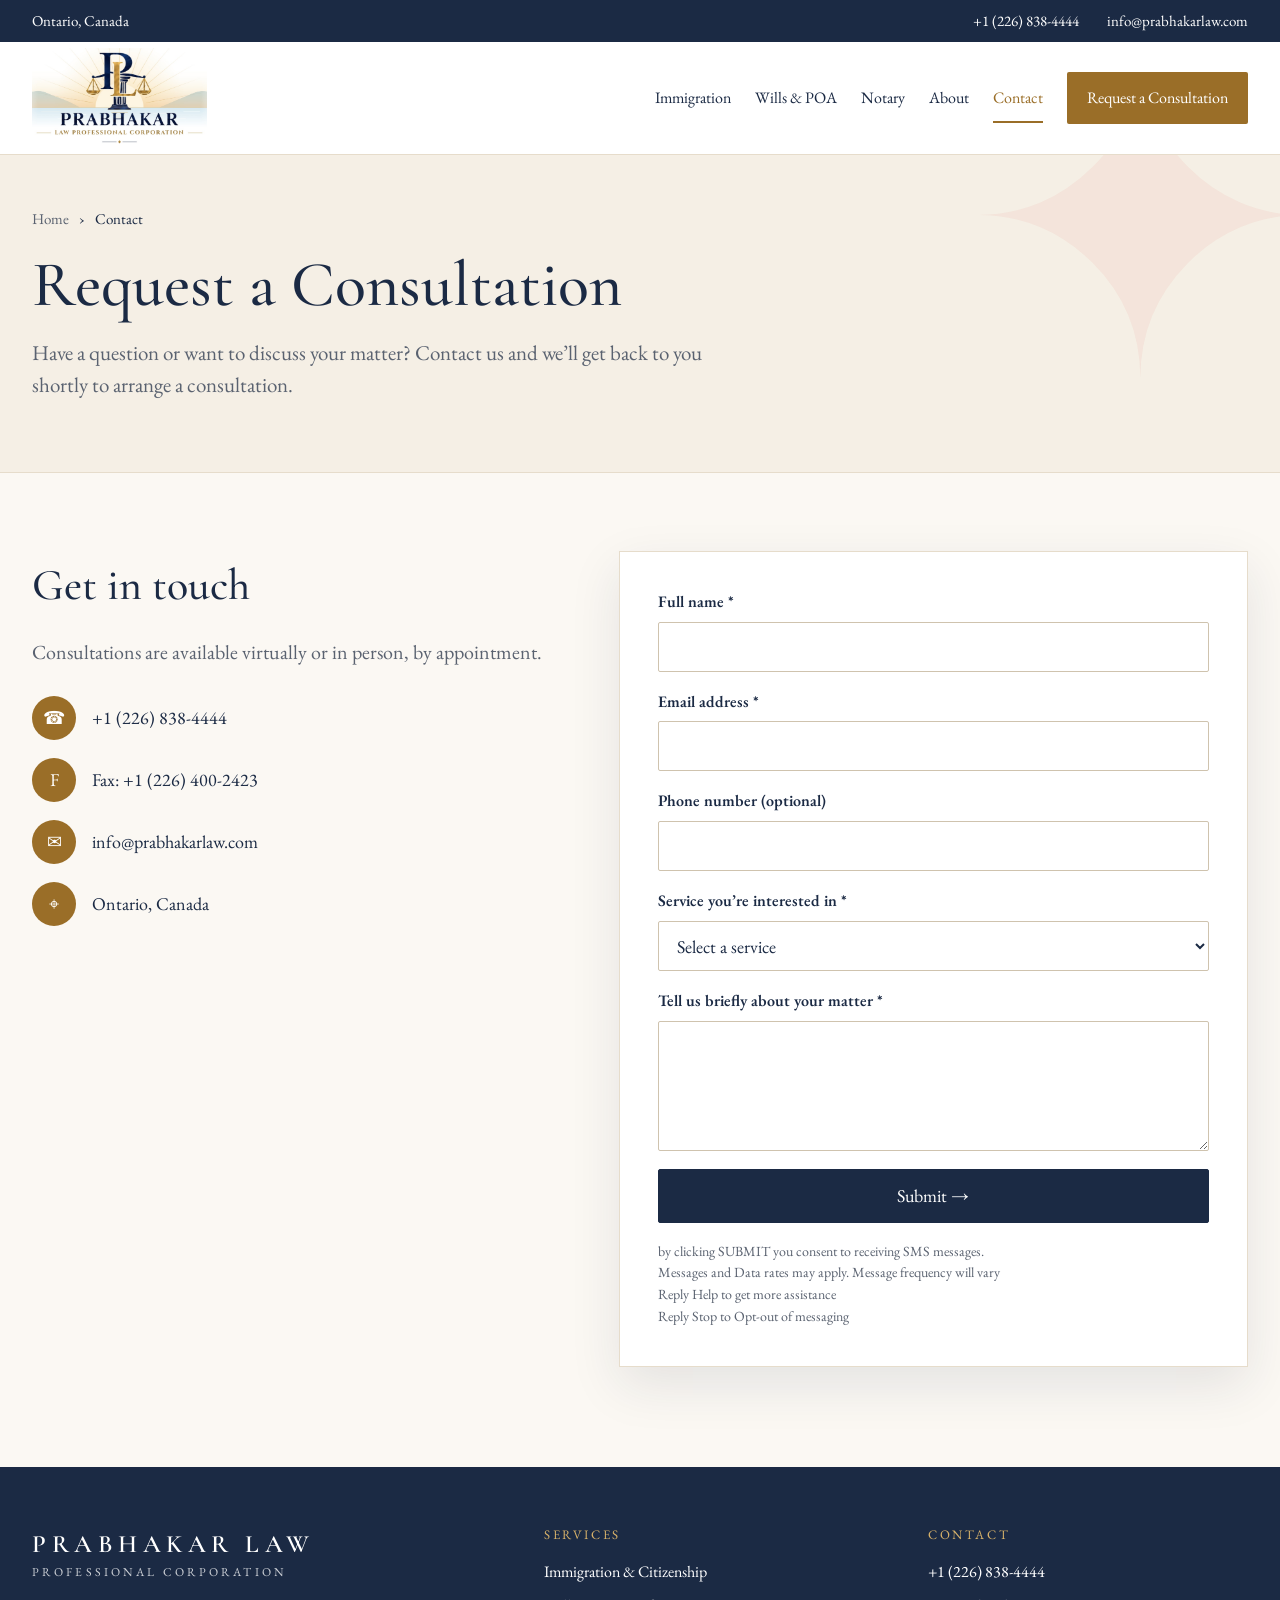
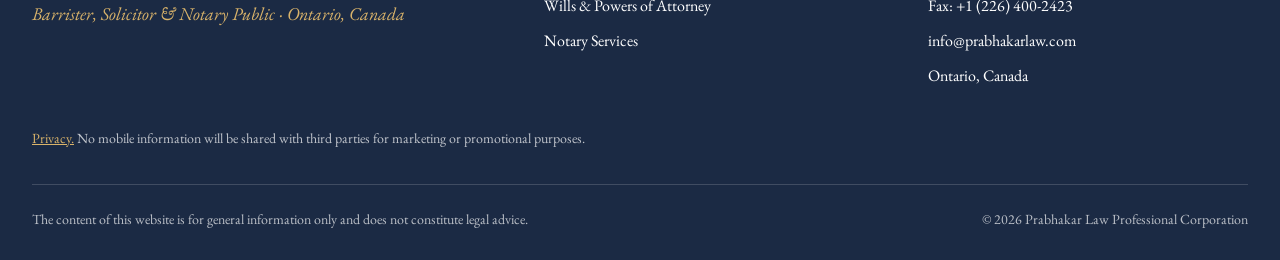
==== commit b8d37c9b: "Rename contact form button to Submit" ====
--- a/contact.html
+++ b/contact.html
@@ -15,7 +15,7 @@
     <main id="main">
       <section class="page-hero"><div class="container page-hero__inner"><nav class="breadcrumb" aria-label="Breadcrumb"><a href="index.html">Home</a><span aria-hidden="true">›</span><span aria-current="page">Contact</span></nav><h1>Request a Consultation</h1><p>Have a question or want to discuss your matter? Contact us and we’ll get back to you shortly to arrange a consultation.</p></div></section>
       <section class="contact"><div class="container contact__grid"><div><h2>Get in touch</h2><p class="contact__intro">Consultations are available virtually or in person, by appointment.</p><div class="contact-list"><a class="contact-item" href="tel:+12268384444"><span class="contact-item__icon" aria-hidden="true">☎</span><span>+1 (226) 838-4444</span></a><div class="contact-item"><span class="contact-item__icon" aria-hidden="true">F</span><span>Fax: +1 (226) 400-2423</span></div><a class="contact-item" href="mailto:info@prabhakarlaw.com"><span class="contact-item__icon" aria-hidden="true">✉</span><span>info@prabhakarlaw.com</span></a><div class="contact-item"><span class="contact-item__icon" aria-hidden="true">⌖</span><span>Ontario, Canada</span></div></div></div>
-        <form class="contact-form" data-contact-form><div class="field"><label for="name">Full name *</label><input id="name" name="name" type="text" autocomplete="name" required /></div><div class="field"><label for="email">Email address *</label><input id="email" name="email" type="email" autocomplete="email" required /></div><div class="field"><label for="phone">Phone number (optional)</label><input id="phone" name="phone" type="tel" autocomplete="tel" /></div><div class="field"><label for="service">Service you’re interested in *</label><select id="service" name="service" required><option value="">Select a service</option><option>Immigration &amp; Citizenship</option><option>Wills &amp; Powers of Attorney</option><option>Notary Services</option><option>Something else</option></select></div><div class="field"><label for="message">Tell us briefly about your matter *</label><textarea id="message" name="message" required></textarea></div><button class="button" type="submit">Prepare Email →</button><div class="form-consent"><p>by clicking SUBMIT you consent to receiving SMS messages.</p><p>Messages and Data rates may apply. Message frequency will vary</p><p>Reply Help to get more assistance</p><p>Reply Stop to Opt-out of messaging</p></div><p class="form-status" role="status" data-form-status></p></form>
+        <form class="contact-form" data-contact-form><div class="field"><label for="name">Full name *</label><input id="name" name="name" type="text" autocomplete="name" required /></div><div class="field"><label for="email">Email address *</label><input id="email" name="email" type="email" autocomplete="email" required /></div><div class="field"><label for="phone">Phone number (optional)</label><input id="phone" name="phone" type="tel" autocomplete="tel" /></div><div class="field"><label for="service">Service you’re interested in *</label><select id="service" name="service" required><option value="">Select a service</option><option>Immigration &amp; Citizenship</option><option>Wills &amp; Powers of Attorney</option><option>Notary Services</option><option>Something else</option></select></div><div class="field"><label for="message">Tell us briefly about your matter *</label><textarea id="message" name="message" required></textarea></div><button class="button" type="submit">Submit →</button><div class="form-consent"><p>by clicking SUBMIT you consent to receiving SMS messages.</p><p>Messages and Data rates may apply. Message frequency will vary</p><p>Reply Help to get more assistance</p><p>Reply Stop to Opt-out of messaging</p></div><p class="form-status" role="status" data-form-status></p></form>
       </div></section>
     </main>
     <footer class="site-footer"><div class="container footer-main"><div class="footer-grid"><div><div class="footer-brand">PRABHAKAR LAW</div><div class="footer-subbrand">PROFESSIONAL CORPORATION</div><p class="footer-tagline">Barrister, Solicitor &amp; Notary Public · Ontario, Canada</p></div><div><span class="footer-heading">Services</span><div class="footer-links"><a href="index.html#immigration">Immigration &amp; Citizenship</a><a href="index.html#wills">Wills &amp; Powers of Attorney</a><a href="index.html#notary">Notary Services</a></div></div><div><span class="footer-heading">Contact</span><div class="footer-links"><a href="tel:+12268384444">+1 (226) 838-4444</a><span>Fax: +1 (226) 400-2423</span><a href="mailto:info@prabhakarlaw.com">info@prabhakarlaw.com</a><span>Ontario, Canada</span></div></div></div><p class="footer-privacy"><a href="privacy.html">Privacy.</a> No mobile information will be shared with third parties for marketing or promotional purposes.</p></div><div class="container footer-bottom"><span>The content of this website is for general information only and does not constitute legal advice.</span><span>© <span data-year></span> Prabhakar Law Professional Corporation</span></div></footer>
